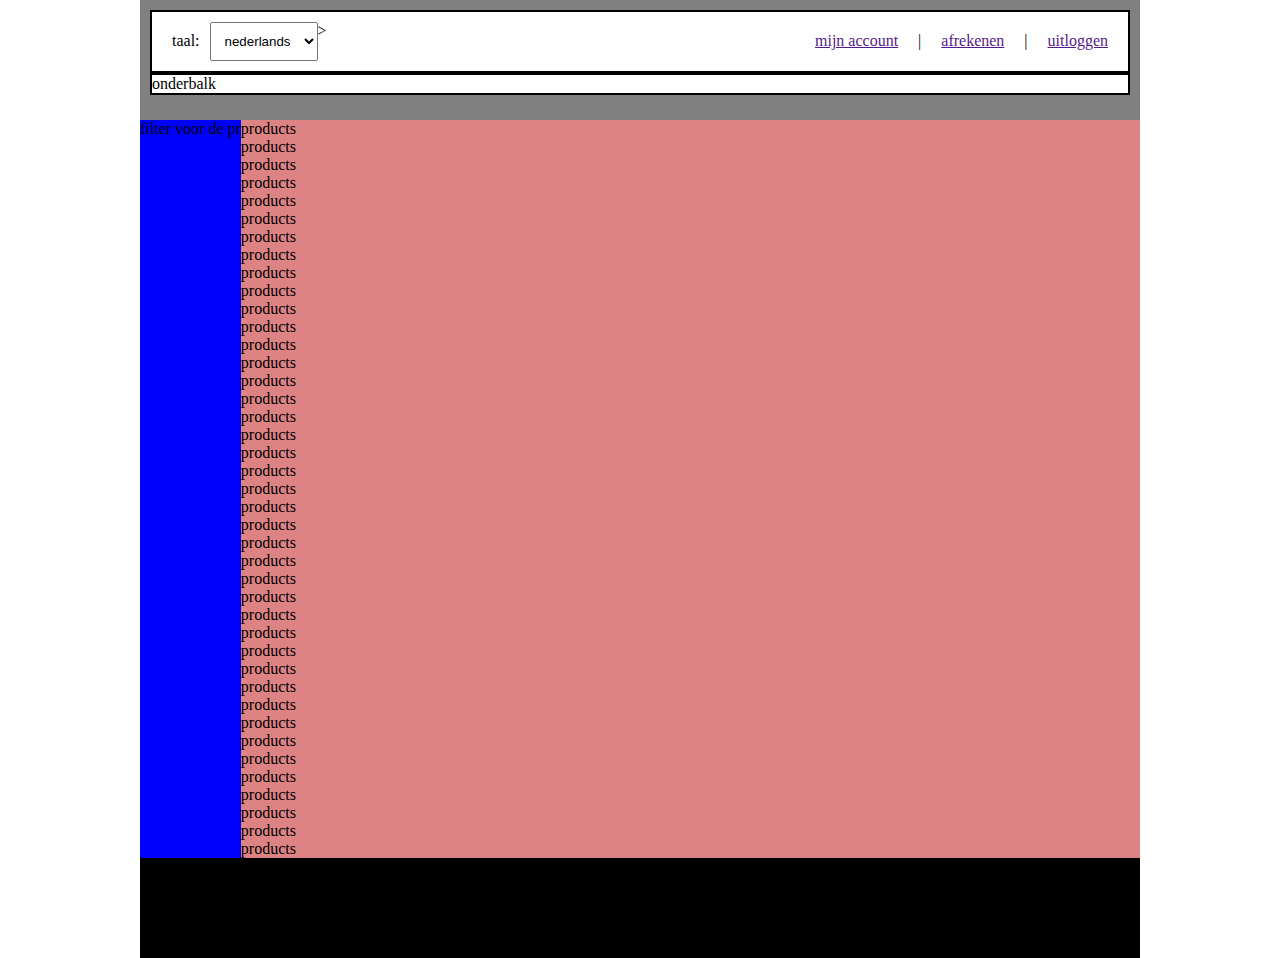
==== index.html @ 50a8f7ef "bovenbalk" ====
<!doctype html>
<html class="no-js" lang="">

<head>
  <meta charset="utf-8">
  <meta name="viewport" content="width=device-width, initial-scale=1">
  <title></title>
  <link rel="stylesheet" href="assets/css/style.css">
  <meta name="description" content="">

  <meta property="og:title" content="">
  <meta property="og:type" content="">
  <meta property="og:url" content="">
  <meta property="og:image" content="">
  <meta property="og:image:alt" content="">

  <link rel="icon" href="/favicon.ico" sizes="any">
  <link rel="icon" href="/icon.svg" type="image/svg+xml">
  <link rel="apple-touch-icon" href="icon.png">

  <meta name="theme-color" content="#fafafa">
</head>

<body>

  <div id="container">


    <header>


      <div class="bovenbalk">
        <div class="menulinks">
          <div class="menulinks">taal:</div>
          <select class="menulinks" name="cars" id="cars">
            <option value="volvo">nederlands</option>
            <option value="saab">english</option>
            <option value="mercedes">spanish</option>
            <option value="audi">france</option>
          </select>>
        </div>
<div class="menurechts">
  <div class="menurechts"><a href="">mijn account</a></div>
  <div class="menurechts">|</div>
  <div class="menurechts"><a href="">afrekenen</a></div>
  <div class="menurechts">|</div>
  <div class="menurechts"><a href="">uitloggen</a></div>

</div>
      </div>
      
      <div class="onderbalk">onderbalk</div>






    </header>

    <main>


      <div id="filter">filter voor de pr</div>
      products<br />
      products<br />
      products<br />
      products<br />
      products<br />
      products<br />
      products<br />
      products<br />
      products<br />
      products<br />
      products<br />
      products<br />
      products<br />
      products<br />
      products<br />
      products<br />
      products<br />
      products<br />
      products<br />
      products<br />
      products<br />
      products<br />
      products<br />
      products<br />
      products<br />
      products<br />
      products<br />
      products<br />
      products<br />
      products<br />
      products<br />
      products<br />
      products<br />
      products<br />
      products<br />
      products<br />
      products<br />
      products<br />
      products<br />
      products<br />
      products<br />
    </main>

    <footer> footer </footer>

    <script src="assets/js/app.js"></script>

  </div>
</body>

</html>
---- assets/css/style.css ----
*{
  padding:0;
  margin:0;
}

body{
margin: 0;
display:flex;
justify-content: center;

}

#container{

  width: 1000px;

}
header{

  background: grey;
  height: 100px;
  padding: 10px
}

.bovenbalk{

  background-color: rgb(255, 255, 255);
  display:flex;
  justify-content: space-between;

  border-style: solid;
  border-width: 2px;
}

.bovenbalk .menurechts{

display: flex;
align-items: flex-start;

  padding: 10px;
}
.bovenbalk .menulinks{
  display: flex;
  align-items: flex-start;
  
    padding: 10px;

}

.onderbalk{
  background-color: rgb(255, 255, 255);
  display:flex;
  justify-content: space-between;

  border-style: solid;
  border-width: 2px;
}


main{

  display: flex;
  flex-direction: row;
  
background: rgb(222, 131, 131)


}




footer{
height: 100px;
background:black
}

#filter{

  background: blue;
  display: inline;
  
}
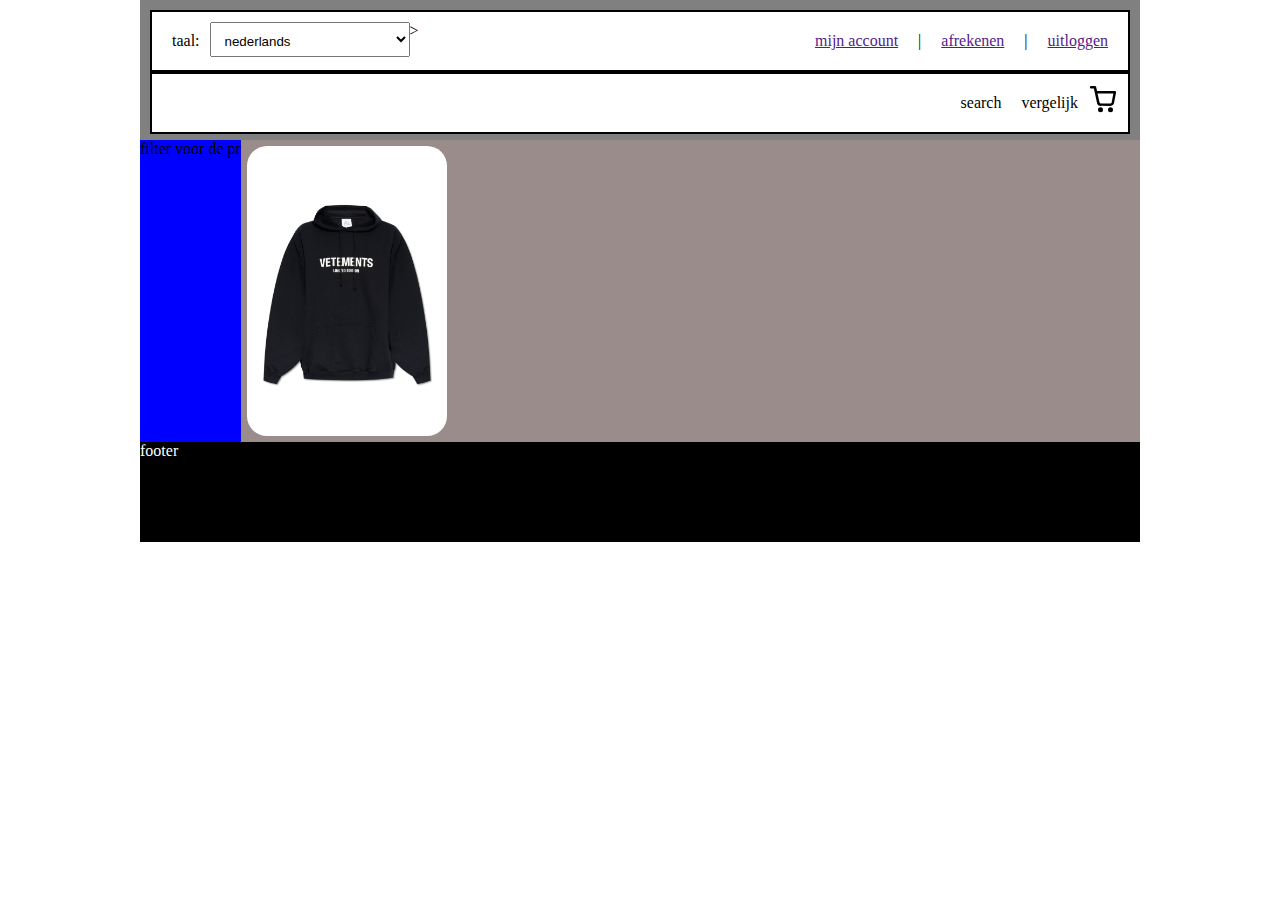
==== commit bb0cabec: "h5" ====
--- a/index.html
+++ b/index.html
@@ -22,6 +22,7 @@
 </head>
 
 <body>
+  
 
   <div id="container">
 
@@ -39,18 +40,28 @@
             <option value="audi">france</option>
           </select>>
         </div>
-<div class="menurechts">
-  <div class="menurechts"><a href="">mijn account</a></div>
-  <div class="menurechts">|</div>
-  <div class="menurechts"><a href="">afrekenen</a></div>
-  <div class="menurechts">|</div>
-  <div class="menurechts"><a href="">uitloggen</a></div>
+        <div class="menurechts">
+          <div class="menurechts"><a href="">mijn account</a></div>
+          <div class="menurechts">|</div>
+          <div class="menurechts"><a href="">afrekenen</a></div>
+          <div class="menurechts">|</div>
+          <div class="menurechts"><a href="">uitloggen</a></div>
+
+        </div>
+      </div>
+
+      <div class="onderbalk">
+<div class="menulinks1">
 
 </div>
+        <div class="menurechts1">
+          <div class="menurechts1">search</div>
+          <div class="menurechts1">vergelijk</div>
+          <a href="index2.html"> 
+          <img src="happy.svg" alt="menurechts1" />
+        </a>
+        </div>
       </div>
-      
-      <div class="onderbalk">onderbalk</div>
-
 
 
 
@@ -62,47 +73,11 @@
 
 
       <div id="filter">filter voor de pr</div>
-      products<br />
-      products<br />
-      products<br />
-      products<br />
-      products<br />
-      products<br />
-      products<br />
-      products<br />
-      products<br />
-      products<br />
-      products<br />
-      products<br />
-      products<br />
-      products<br />
-      products<br />
-      products<br />
-      products<br />
-      products<br />
-      products<br />
-      products<br />
-      products<br />
-      products<br />
-      products<br />
-      products<br />
-      products<br />
-      products<br />
-      products<br />
-      products<br />
-      products<br />
-      products<br />
-      products<br />
-      products<br />
-      products<br />
-      products<br />
-      products<br />
-      products<br />
-      products<br />
-      products<br />
-      products<br />
-      products<br />
-      products<br />
+      <div class="products">
+<div class="product">
+  <img src="assets/img/vetementshood.png" alt="product" />
+</div>
+      </div>
     </main>
 
     <footer> footer </footer>
--- a/assets/css/style.css
+++ b/assets/css/style.css
@@ -18,7 +18,7 @@
 header{
 
   background: grey;
-  height: 100px;
+  height: 120px;
   padding: 10px
 }
 
@@ -30,7 +30,10 @@
 
   border-style: solid;
   border-width: 2px;
+  
 }
+
+
 
 .bovenbalk .menurechts{
 
@@ -47,6 +50,12 @@
 
 }
 
+#cars{
+
+  width: 200px;
+  height: 35px;
+}
+
 .onderbalk{
   background-color: rgb(255, 255, 255);
   display:flex;
@@ -57,22 +66,40 @@
 }
 
 
+.onderbalk .menurechts1{
+  display: flex;
+  align-items: flex-start;
+  
+    padding: 10px;
+
+
+}
 main{
 
   display: flex;
   flex-direction: row;
   
-background: rgb(222, 131, 131)
+background: rgb(155, 140, 140)
 
 
 }
 
-
+.product{
+  width: 180px;
+  background-color: white;
+  border-radius: 20px;
+  margin:6px;
+  padding:10px;
+  display: flex;
+  flex-direction: column;
+}
 
 
 footer{
 height: 100px;
-background:black
+background:black;
+color: white;
+
 }
 
 #filter{
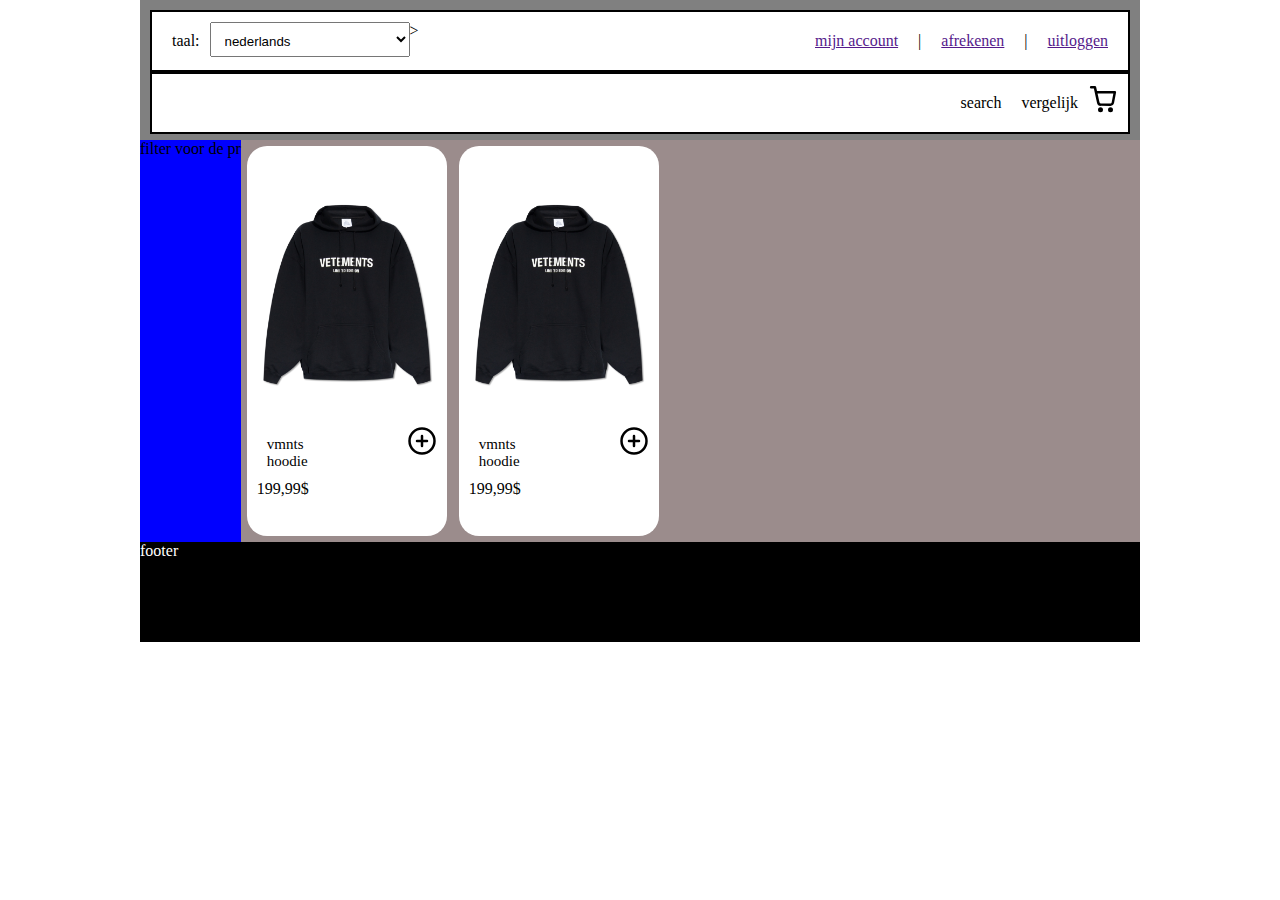
==== commit 74581d8b: "h6" ====
--- a/index.html
+++ b/index.html
@@ -22,6 +22,7 @@
 </head>
 
 <body>
+  
   
 
   <div id="container">
@@ -76,8 +77,33 @@
       <div class="products">
 <div class="product">
   <img src="assets/img/vetementshood.png" alt="product" />
+  <div class="onderp1">
+<div class="onderlinksp1">
+<div class="productnaam1">vmnts hoodie</div>
+<div class="productprijs1">199,99$</div>
+
 </div>
-      </div>
+<div class="onderrechtsp1">
+  <img src="add.svg" alt="onderrechtsp1" />
+</div>
+</div>
+  </div>
+
+  <div class="product">
+    <img src="assets/img/vetementshood.png" alt="product" />
+    <div class="onderp1">
+  <div class="onderlinksp1">
+  <div class="productnaam1">vmnts hoodie</div>
+  <div class="productprijs1">199,99$</div>
+  
+  </div>
+  <div class="onderrechtsp1">
+    <img src="add.svg" alt="onderrechtsp1" />
+  </div>
+  </div>
+    </div>
+</div>
+      
     </main>
 
     <footer> footer </footer>
--- a/assets/css/style.css
+++ b/assets/css/style.css
@@ -82,6 +82,13 @@
 background: rgb(155, 140, 140)
 
 
+
+}
+
+.products{
+  display: flex;
+  flex-direction: row;
+
 }
 
 .product{
@@ -92,9 +99,37 @@
   padding:10px;
   display: flex;
   flex-direction: column;
+  
+}
+.onderp1{
+
+display: flex;
+flex-direction:row;
+justify-content:space-between;
+
+}
+
+.onderlinksp1{
+
+width: 100px;
+height: 100px;
+
+}
+.productnaam1{
+
+  font-size: 15px;
+  padding: 10px;
 }
 
 
+
+
+.onderrechtsp1{
+
+  
+  height: 50px;
+  width: 30px
+}
 footer{
 height: 100px;
 background:black;
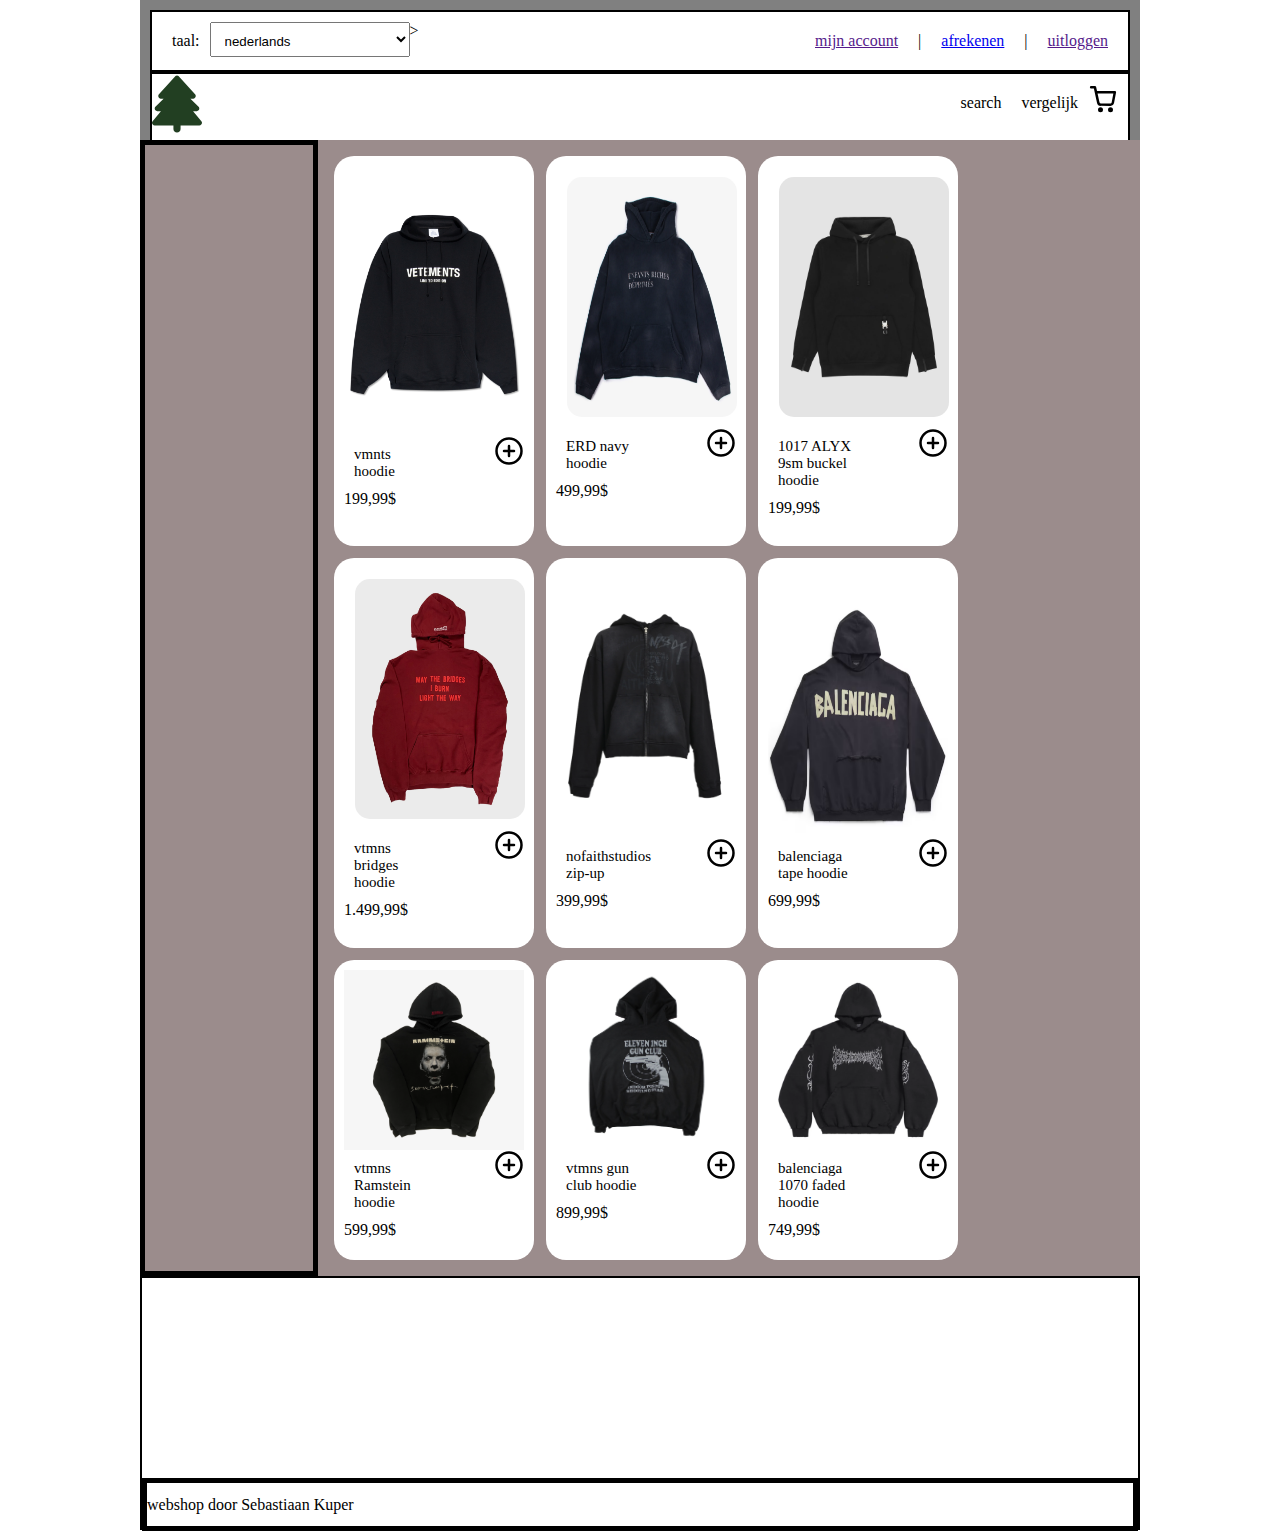
==== commit e61bbc19: "snwjnjwns" ====
--- a/index.html
+++ b/index.html
@@ -22,15 +22,13 @@
 </head>
 
 <body>
-  
-  
+
+
 
   <div id="container">
 
-
+    <!-- bovenbalk van de header van de site -->
     <header>
-
-
       <div class="bovenbalk">
         <div class="menulinks">
           <div class="menulinks">taal:</div>
@@ -44,69 +42,169 @@
         <div class="menurechts">
           <div class="menurechts"><a href="">mijn account</a></div>
           <div class="menurechts">|</div>
-          <div class="menurechts"><a href="">afrekenen</a></div>
+          <div class="menurechts"><a href="index2.html">afrekenen</a></div>
           <div class="menurechts">|</div>
           <div class="menurechts"><a href="">uitloggen</a></div>
 
         </div>
       </div>
-
+      <!-- onderbalk van de header van de site -->
       <div class="onderbalk">
-<div class="menulinks1">
-
-</div>
+        <div class="menulinks1">
+          <img src="logo.svg" alt="menulinks1" />
+        </div>
         <div class="menurechts1">
-          <div class="menurechts1">search</div>
+          <div class="menurechts1" >search</div>
           <div class="menurechts1">vergelijk</div>
-          <a href="index2.html"> 
-          <img src="happy.svg" alt="menurechts1" />
-        </a>
-        </div>
-      </div>
-
-
-
-
-
+          <a href="index2.html">
+            <img src="happy.svg" alt="menurechts1" />
+          </a>
+        </div>
+      </div>
     </header>
-
     <main>
 
-
-      <div id="filter">filter voor de pr</div>
+      <!-- site filters-->
+      <div id="filter">
+      
+      </div>
+
+      <!-- producten/verkoopitems van de site-->
       <div class="products">
-<div class="product">
-  <img src="assets/img/vetementshood.png" alt="product" />
-  <div class="onderp1">
-<div class="onderlinksp1">
-<div class="productnaam1">vmnts hoodie</div>
-<div class="productprijs1">199,99$</div>
-
-</div>
-<div class="onderrechtsp1">
-  <img src="add.svg" alt="onderrechtsp1" />
-</div>
-</div>
-  </div>
-
-  <div class="product">
-    <img src="assets/img/vetementshood.png" alt="product" />
-    <div class="onderp1">
-  <div class="onderlinksp1">
-  <div class="productnaam1">vmnts hoodie</div>
-  <div class="productprijs1">199,99$</div>
-  
-  </div>
-  <div class="onderrechtsp1">
-    <img src="add.svg" alt="onderrechtsp1" />
-  </div>
-  </div>
+        <div class="product">
+          <img src="assets/img/vetementshood.png" alt="product" />
+          <div class="onderp1">
+            <div class="onderlinksp1">
+              <div class="productnaam1">vmnts hoodie</div>
+              <div class="productprijs1">199,99$</div>
+
+            </div>
+            <div class="onderrechtsp1">
+              <img src="add.svg" alt="onderrechtsp1" />
+            </div>
+          </div>
+        </div>
+        <div class="product">
+          <img src="assets/img/erdh1.png" alt="product1" class="product1" />
+          <div class="onderp1">
+            <div class="onderlinksp1">
+              <div class="productnaam1">ERD navy hoodie</div>
+              <div class="productprijs1">499,99$</div>
+
+            </div>
+            <div class="onderrechtsp1">
+              <img src="add.svg" alt="onderrechtsp1" />
+            </div>
+          </div>
+        </div>
+        <div class="product">
+          <img src="assets/img/alyxbuckelhood.webp" alt="product2" class="product2" />
+          <div class="onderp1">
+            <div class="onderlinksp1">
+              <div class="productnaam1">1017 ALYX 9sm buckel hoodie</div>
+              <div class="productprijs1">199,99$</div>
+
+            </div>
+            <div class="onderrechtsp1">
+              <img src="add.svg" alt="onderrechtsp1" />
+            </div>
+          </div>
+        </div>
+
+        <div class="product">
+          <img src="assets/img/maythebridges.webp" alt="product1" class="product3" />
+          <div class="onderp1">
+            <div class="onderlinksp1">
+              <div class="productnaam1">vtmns bridges hoodie</div>
+              <div class="productprijs1">1.499,99$</div>
+
+            </div>
+            <div class="onderrechtsp1">
+              <img src="add.svg" alt="onderrechtsp1" />
+            </div>
+          </div>
+        </div>
+
+        <div class="product">
+          <img src="assets/img/0729-1_a45d4cf2-2aa6-4808-8ac5-6aecd282adac_1800x.webp" alt="product1" class="product4" />
+          <div class="onderp1">
+            <div class="onderlinksp1">
+              <div class="productnaam1">nofaithstudios zip-up</div>
+              <div class="productprijs1">399,99$</div>
+
+            </div>
+            <div class="onderrechtsp1">
+              <img src="add.svg" alt="onderrechtsp1" />
+            </div>
+          </div>
+        </div>
+
+        <div class="product">
+          <img src="assets/img/Schermafbeelding 2025-02-17 134028.png" alt="product1" class="product5" />
+          <div class="onderp1">
+            <div class="onderlinksp1">
+              <div class="productnaam1">balenciaga tape hoodie</div>
+              <div class="productprijs1">699,99$</div>
+
+            </div>
+            <div class="onderrechtsp1">
+              <img src="add.svg" alt="onderrechtsp1" />
+            </div>
+          </div>
+        </div>
+        <div class="product">
+          <img src="assets/img/rickowensramstein.webp" alt="product1" class="product6" />
+          <div class="onderp1">
+            <div class="onderlinksp1">
+              <div class="productnaam1">vtmns Ramstein hoodie</div>
+              <div class="productprijs1">599,99$</div>
+
+            </div>
+            <div class="onderrechtsp1">
+              <img src="add.svg" alt="onderrechtsp1" />
+            </div>
+          </div>
+        </div>
+        <div class="product">
+          <img src="assets/img/vetementsgunclubhood.jpg" alt="product1" class="product7" />
+          <div class="onderp1">
+            <div class="onderlinksp1">
+              <div class="productnaam1">vtmns gun club hoodie</div>
+              <div class="productprijs1">899,99$</div>
+
+            </div>
+            <div class="onderrechtsp1">
+              <img src="add.svg" alt="onderrechtsp1" />
+            </div>
+          </div>
+        </div>
+        <div class="product">
+          <img src="assets/img/1070fadedhoodie.webp" alt="product1" class="product8" />
+          <div class="onderp1">
+            <div class="onderlinksp1">
+              <div class="productnaam1">balenciaga 1070 faded hoodie</div>
+              <div class="productprijs1">749,99$</div>
+
+            </div>
+            <div class="onderrechtsp1">
+              <img src="add.svg" alt="onderrechtsp1" />
+            </div>
+          </div>
+        </div>
+
+
+
+      </div>
+    </main>
+    <!-- footer/copyright en info site-->
+    <footer> 
+      <div class="footerboven">
+
+      </div>
+    <div class="footeronder">
+      webshop door Sebastiaan Kuper
     </div>
-</div>
-      
-    </main>
-
-    <footer> footer </footer>
+    </footer>
 
     <script src="assets/js/app.js"></script>
 
--- a/assets/css/style.css
+++ b/assets/css/style.css
@@ -74,6 +74,14 @@
 
 
 }
+
+
+
+.menulinks1{
+
+width: 100px;
+height: 100px;
+}
 main{
 
   display: flex;
@@ -88,7 +96,8 @@
 .products{
   display: flex;
   flex-direction: row;
-
+  flex-wrap: wrap;
+  padding: 10px;
 }
 
 .product{
@@ -100,6 +109,43 @@
   display: flex;
   flex-direction: column;
   
+}
+
+.product1{
+  width: 170px;
+  height: 240px;
+  background-color: white;
+  border-radius: 20px;
+  margin:6px;
+  padding:5px;
+  display: flex;
+  flex-direction: column;
+  
+}
+.product2{
+  width: 170px;
+  height: 240px;
+  background-color: white;
+  border-radius: 20px;
+  margin:6px;
+  padding:5px;
+  display: flex;
+  flex-direction: column;
+}
+.product3{
+  width: 170px;
+  height: 240px;
+  background-color: white;
+  border-radius: 20px;
+  margin:6px;
+  padding:5px;
+  display: flex;
+  flex-direction: column;
+
+}
+.product5{
+margin-top: 20px;
+height: 250px;
 }
 .onderp1{
 
@@ -131,15 +177,32 @@
   width: 30px
 }
 footer{
-height: 100px;
-background:black;
-color: white;
-
-}
-
+height: 250px;
+border-style: solid;
+border-width: 2px;
+
+
+}
+.footerboven{
+
+height: 200px;
+}
+
+.footeronder{
+
+height: 43px;
+display: flex;
+align-items: center;
+color: black;
+border-style: solid;
+  border-width: 5px;
+}
 #filter{
-
-  background: blue;
+  border-style: solid;
+  border-width: 5px;
+ 
   display: inline;
-  
-}+  width: 400px;
+  background: rgb(155, 140, 140)
+ 
+}
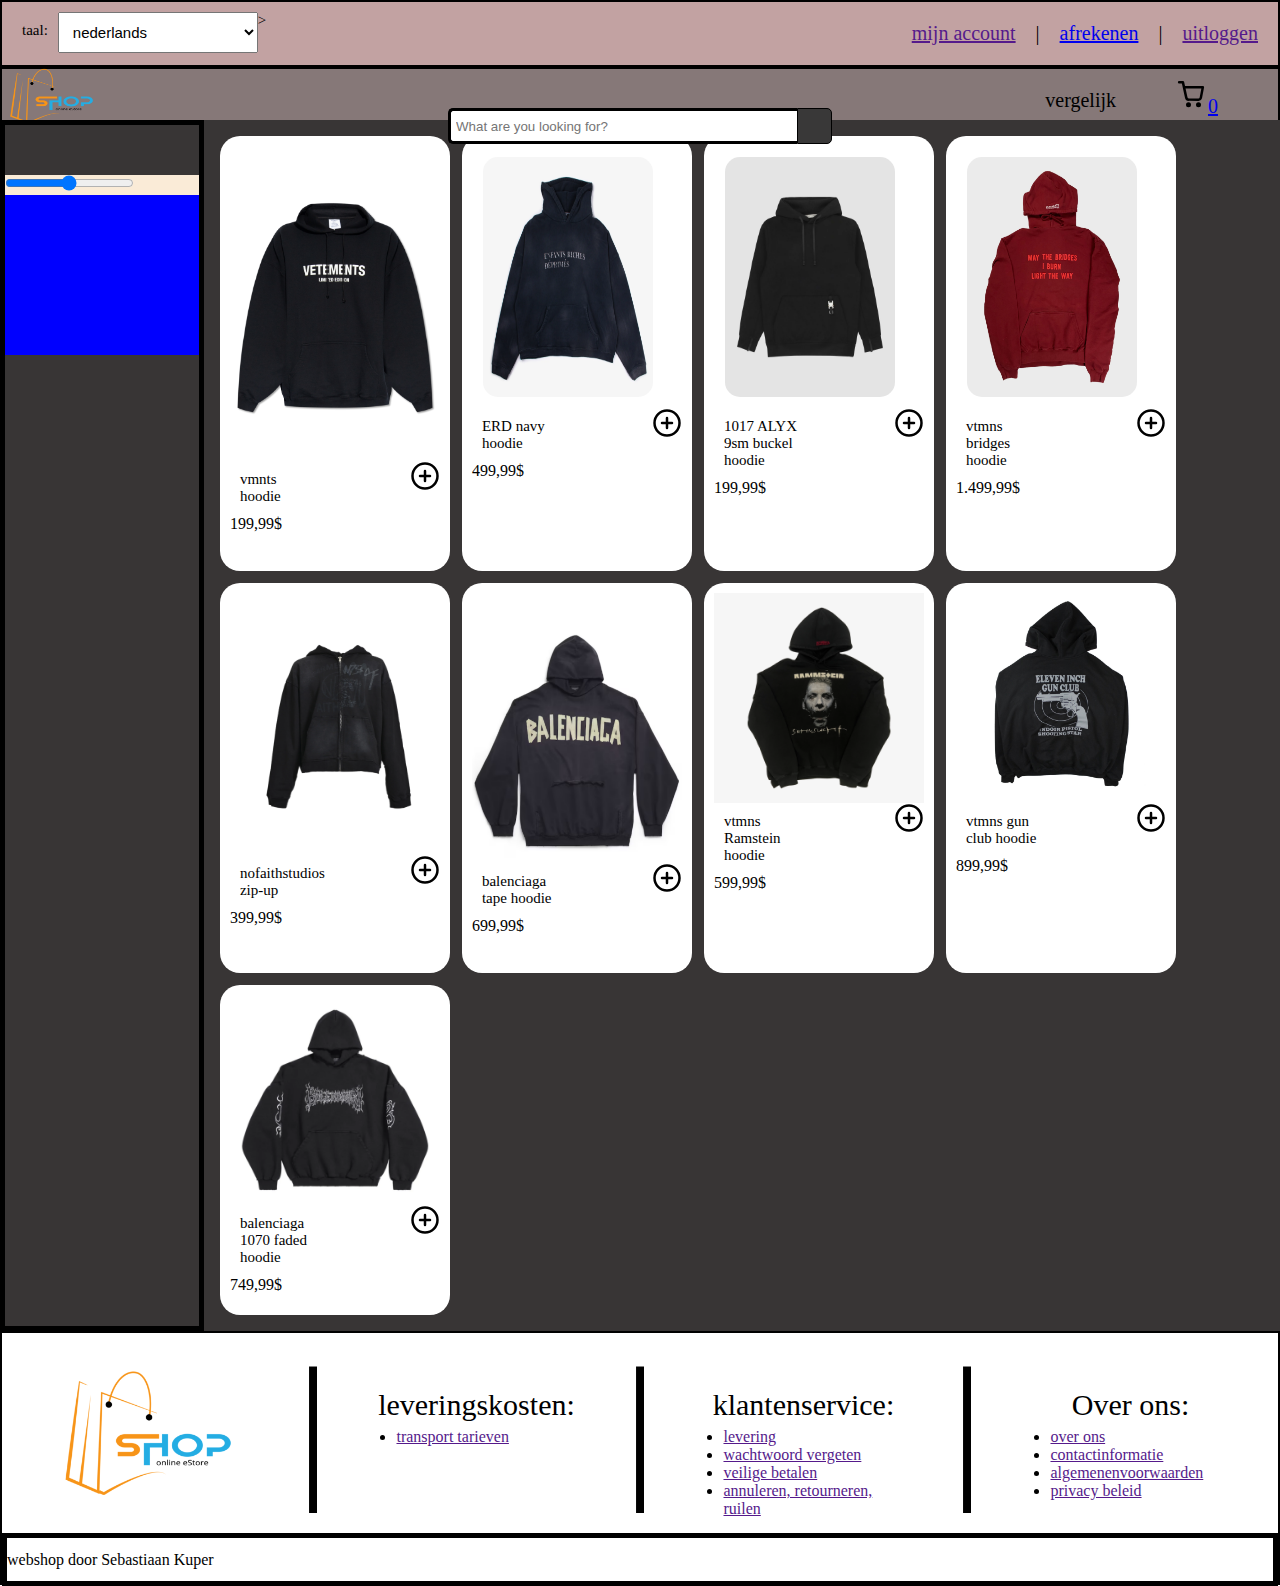
==== commit 2f68b078: "footer links" ====
--- a/index.html
+++ b/index.html
@@ -51,13 +51,21 @@
       <!-- onderbalk van de header van de site -->
       <div class="onderbalk">
         <div class="menulinks1">
-          <img src="logo.svg" alt="menulinks1" />
+          <img src="assets/img/mainlogo.png"alt="menulinks1" class="logomeneuboven" />
         </div>
         <div class="menurechts1">
-          <div class="menurechts1" >search</div>
+          <div class="wrap">
+            <div class="search">
+               <input type="text" class="searchTerm" placeholder="What are you looking for?">
+               <button type="submit" class="searchButton">
+                 <i class="fa fa-search"></i>
+              </button>
+            </div>
+         </div>
           <div class="menurechts1">vergelijk</div>
           <a href="index2.html">
             <img src="happy.svg" alt="menurechts1" />
+            <div id="winkelmandItems">0</div>
           </a>
         </div>
       </div>
@@ -66,7 +74,12 @@
 
       <!-- site filters-->
       <div id="filter">
-      
+        <div id="slidebar">
+          <div id="slider">
+            <input type="range" min="1" max="100" value="50">
+          </div>
+        </div>
+
       </div>
 
       <!-- producten/verkoopitems van de site-->
@@ -80,7 +93,7 @@
 
             </div>
             <div class="onderrechtsp1">
-              <img src="add.svg" alt="onderrechtsp1" />
+              <img src="add.svg"  onclick="winkelWagenAdd()" alt="onderrechtsp1" />
             </div>
           </div>
         </div>
@@ -93,7 +106,7 @@
 
             </div>
             <div class="onderrechtsp1">
-              <img src="add.svg" alt="onderrechtsp1" />
+              <img src="add.svg" onclick="winkelWagenAdd()" alt="onderrechtsp1" />
             </div>
           </div>
         </div>
@@ -106,7 +119,7 @@
 
             </div>
             <div class="onderrechtsp1">
-              <img src="add.svg" alt="onderrechtsp1" />
+              <img src="add.svg" onclick="winkelWagenAdd()" alt="onderrechtsp1" />
             </div>
           </div>
         </div>
@@ -120,13 +133,14 @@
 
             </div>
             <div class="onderrechtsp1">
-              <img src="add.svg" alt="onderrechtsp1" />
-            </div>
-          </div>
-        </div>
-
-        <div class="product">
-          <img src="assets/img/0729-1_a45d4cf2-2aa6-4808-8ac5-6aecd282adac_1800x.webp" alt="product1" class="product4" />
+              <img src="add.svg" onclick="winkelWagenAdd()" alt="onderrechtsp1" />
+            </div>
+          </div>
+        </div>
+
+        <div class="product">
+          <img src="assets/img/0729-1_a45d4cf2-2aa6-4808-8ac5-6aecd282adac_1800x.webp" alt="product1"
+            class="product4" />
           <div class="onderp1">
             <div class="onderlinksp1">
               <div class="productnaam1">nofaithstudios zip-up</div>
@@ -134,7 +148,7 @@
 
             </div>
             <div class="onderrechtsp1">
-              <img src="add.svg" alt="onderrechtsp1" />
+              <img src="add.svg" onclick="winkelWagenAdd()" alt="onderrechtsp1" />
             </div>
           </div>
         </div>
@@ -148,7 +162,7 @@
 
             </div>
             <div class="onderrechtsp1">
-              <img src="add.svg" alt="onderrechtsp1" />
+              <img src="add.svg" onclick="winkelWagenAdd()" alt="onderrechtsp1" />
             </div>
           </div>
         </div>
@@ -161,7 +175,7 @@
 
             </div>
             <div class="onderrechtsp1">
-              <img src="add.svg" alt="onderrechtsp1" />
+              <img src="add.svg" onclick="winkelWagenAdd()" alt="onderrechtsp1" />
             </div>
           </div>
         </div>
@@ -174,7 +188,7 @@
 
             </div>
             <div class="onderrechtsp1">
-              <img src="add.svg" alt="onderrechtsp1" />
+              <img src="add.svg" onclick="winkelWagenAdd()" alt="onderrechtsp1" />
             </div>
           </div>
         </div>
@@ -187,7 +201,7 @@
 
             </div>
             <div class="onderrechtsp1">
-              <img src="add.svg" alt="onderrechtsp1" />
+              <img src="add.svg" onclick="winkelWagenAdd()" alt="onderrechtsp1" />
             </div>
           </div>
         </div>
@@ -197,13 +211,53 @@
       </div>
     </main>
     <!-- footer/copyright en info site-->
-    <footer> 
+    <footer>
       <div class="footerboven">
-
-      </div>
-    <div class="footeronder">
-      webshop door Sebastiaan Kuper
-    </div>
+        <div class="over_ons_vak">
+          <div class="over_ons_boven">
+            <div class="over_ons_text"> Over ons:</div>
+          </div>
+          <div class="over_ons_onder">
+            <ul class="a">
+              <li><a href="">over ons</a></li>
+              <li><a href="">contactinformatie</a></li>
+              <li><a href="">algemenenvoorwaarden</a></li>
+              <li><a href="">privacy beleid</a></li>
+            </ul>
+          </div>
+        </div>
+        <div id="middenstreepfooter">|</div>
+        <div class="klantenservice_vak">
+          <div class="over_ons_boven">
+            <div class="over_ons_text"> klantenservice:</div>
+          </div>
+          <div class="over_ons_onder"> 
+            <ul class="a">
+              <li><a href="">levering</a></li>
+              <li><a href="">wachtwoord vergeten</a></li>
+              <li><a href="">veilige betalen</a></li>
+              <li><a href="">annuleren, retourneren, ruilen</a></li>
+            </ul>
+          </div>
+        </div>
+        <div id="middenstreepfooter">|</div>
+        <div class="leveringskosten_vak">
+          <div class="over_ons_boven">
+            <div class="over_ons_text"> leveringskosten:</a></div>
+          </div>
+          <div class="over_ons_onder">
+            <ul class="a">
+              <li><a href="">transport tarieven</a></li>
+              
+            </ul>
+          </div>
+        </div>
+        <div id="middenstreepfooter">|</div>
+        <img src="assets/img/mainlogo.png">
+      </div>
+      <div class="footeronder">
+        webshop door Sebastiaan Kuper
+      </div>
     </footer>
 
     <script src="assets/js/app.js"></script>
--- a/assets/css/style.css
+++ b/assets/css/style.css
@@ -12,19 +12,19 @@
 
 #container{
 
-  width: 1000px;
+ 
 
 }
 header{
 
-  background: grey;
+  background: rgb(0, 0, 0);
   height: 120px;
-  padding: 10px
+  padding: 0px
 }
 
 .bovenbalk{
 
-  background-color: rgb(255, 255, 255);
+  background-color: rgb(194, 162, 162);
   display:flex;
   justify-content: space-between;
 
@@ -41,23 +41,70 @@
 align-items: flex-start;
 
   padding: 10px;
+  font-size: 20px;
 }
 .bovenbalk .menulinks{
   display: flex;
   align-items: flex-start;
   
     padding: 10px;
-
+    font-size: 15px;
 }
 
 #cars{
 
   width: 200px;
-  height: 35px;
+  height: 41px;
+}
+.search {
+  width: 100%;
+  position: relative;
+  display: flex;
+}
+
+.searchTerm {
+  width: 100%;
+  border: 3px solid #000000;
+  border-right: none;
+  padding: 5px;
+  height: 20px;
+  border-radius: 5px 0 0 5px;
+  outline: none;
+  color: #9DBFAF;
+}
+
+.searchTerm:focus{
+  color: #000000;
+}
+
+.searchButton {
+  width: 40px;
+  height: 36px;
+  border: 1px solid #000000;
+  background: #393838;
+  text-align: center;
+  color: #fff;
+  border-radius: 0 5px 5px 0;
+  cursor: pointer;
+  font-size: 20px;
+}
+
+/*Resize the wrap to see the search bar change!*/
+.wrap{
+  width: 30%;
+  position: absolute;
+  top: 14%;
+  left: 50%;
+  transform: translate(-50%, -50%);
+}
+#winkelmandItems{
+
+margin-left: 32px;
+margin-top: -19px;
 }
 
 .onderbalk{
-  background-color: rgb(255, 255, 255);
+  background-color: rgb(134, 120, 120);
   display:flex;
   justify-content: space-between;
 
@@ -71,8 +118,9 @@
   align-items: flex-start;
   
     padding: 10px;
-
-
+    margin-right: 50px;
+
+    font-size: 20px;
 }
 
 
@@ -82,12 +130,18 @@
 width: 100px;
 height: 100px;
 }
+
+.logomeneuboven{
+margin-top: -17px;
+  width: 100px;
+  height: 88px;
+}
 main{
 
   display: flex;
   flex-direction: row;
   
-background: rgb(155, 140, 140)
+background: rgb(56, 53, 53)
 
 
 
@@ -101,7 +155,7 @@
 }
 
 .product{
-  width: 180px;
+  width: 210px;
   background-color: white;
   border-radius: 20px;
   margin:6px;
@@ -143,6 +197,19 @@
   flex-direction: column;
 
 }
+.product4{
+  
+    width: 170px;
+    height: 240px;
+    background-color: white;
+    border-radius: 20px;
+    margin:6px;
+    margin-left: 20px;
+    padding:5px;
+    display: flex;
+    flex-direction: column;
+  
+}
 .product5{
 margin-top: 20px;
 height: 250px;
@@ -184,8 +251,11 @@
 
 }
 .footerboven{
-
+  display: flex;
+  flex-direction: row-reverse;
+  justify-content:space-evenly;
 height: 200px;
+
 }
 
 .footeronder{
@@ -203,6 +273,75 @@
  
   display: inline;
   width: 400px;
-  background: rgb(155, 140, 140)
- 
-}
+  background: rgb(56, 53, 53)
+ 
+}
+#slidebar{
+
+
+margin-top: 50px;
+height: 180px;
+  background-color: blue;
+}
+
+
+#slider{
+
+margin-top: 50px;
+background-color: antiquewhite;
+}
+
+.over_ons_vak{
+  
+ 
+margin-top: 15px;
+width: 200px;
+height: 165px;
+ 
+}
+
+.klantenservice_vak{
+  margin-top: 15px;
+ 
+  width: 200px;
+  height: 165px;
+
+
+}
+.leveringskosten_vak{
+
+  margin-top: 15px;
+ 
+  width: 200px;
+  height: 165px;
+
+}
+.over_ons_onder{
+
+height: 85px;
+margin-left: 20px;
+
+}
+.ul.a {
+  list-style-type: circle;
+}
+
+.over_ons_boven{
+margin-top: 40px;
+  display: flex;
+  justify-content: center;
+
+  width: 200px;
+  height: 40px;
+}
+.over_ons_text{
+
+font-size: 30px;
+
+
+}
+#middenstreepfooter{
+
+font-size: 160px;
+
+}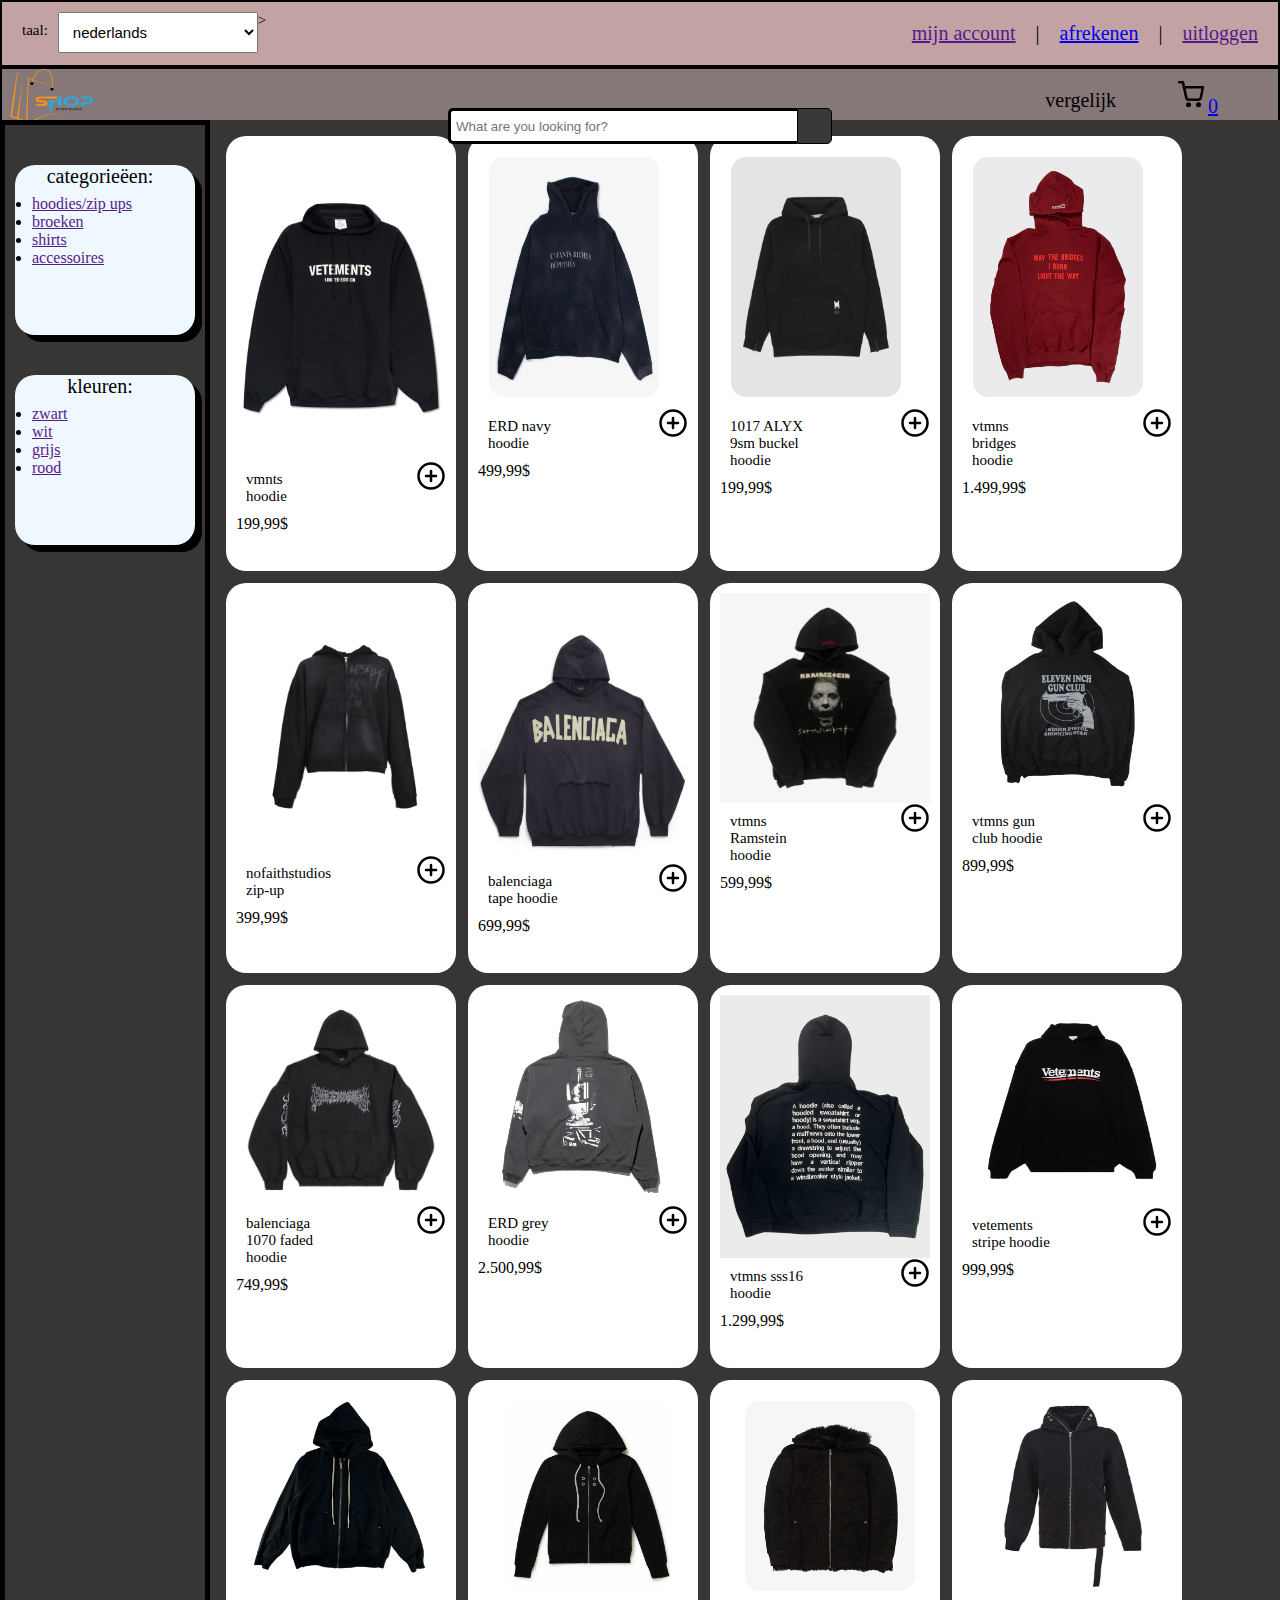
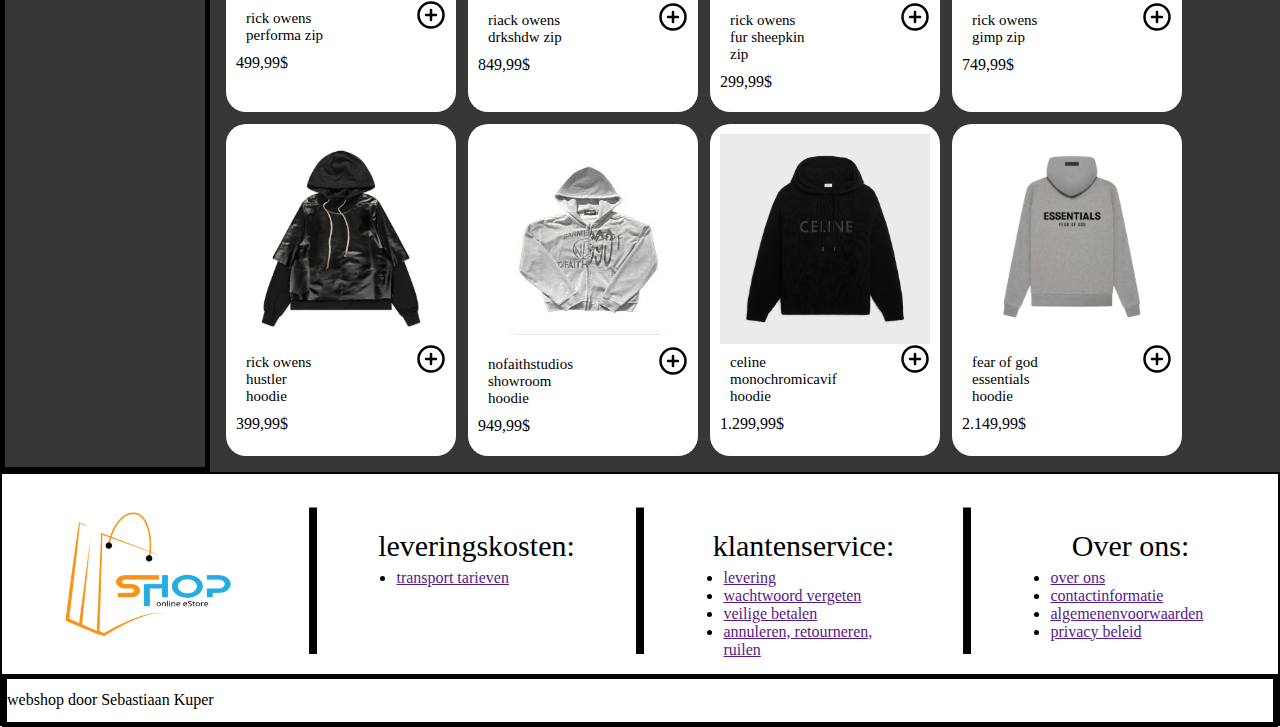
==== commit 2842fbfa: "index2" ====
--- a/index.html
+++ b/index.html
@@ -51,17 +51,17 @@
       <!-- onderbalk van de header van de site -->
       <div class="onderbalk">
         <div class="menulinks1">
-          <img src="assets/img/mainlogo.png"alt="menulinks1" class="logomeneuboven" />
+          <img src="assets/img/pngtree-online-shopping-logo-desing-png-image_6540923 - kopie.png" alt="menulinks1" class="logomeneuboven" />
         </div>
         <div class="menurechts1">
           <div class="wrap">
             <div class="search">
-               <input type="text" class="searchTerm" placeholder="What are you looking for?">
-               <button type="submit" class="searchButton">
-                 <i class="fa fa-search"></i>
+              <input type="text" class="searchTerm" placeholder="What are you looking for?">
+              <button type="submit" class="searchButton">
+                <i class="fa fa-search"></i>
               </button>
             </div>
-         </div>
+          </div>
           <div class="menurechts1">vergelijk</div>
           <a href="index2.html">
             <img src="happy.svg" alt="menurechts1" />
@@ -74,14 +74,29 @@
 
       <!-- site filters-->
       <div id="filter">
-        <div id="slidebar">
-          <div id="slider">
-            <input type="range" min="1" max="100" value="50">
-          </div>
-        </div>
-
-      </div>
-
+<div class="categorieëenbox">
+  <div class="catboxboven">
+<div class="cattext"> categorieëen: </div>
+</div>
+<ul class="categorieëenboxtext">
+  <li><a href="">hoodies/zip ups</a></li>
+  <li><a href="">broeken</a></li>
+  <li><a href="">shirts</a></li>
+  <li><a href="">accessoires</a></li>
+</ul>
+</div>
+<div class="categorieëenbox">
+  <div class="catboxboven">
+<div class="cattext"> kleuren: </div>
+</div>
+<ul class="categorieëenboxtext">
+  <li><a href="">zwart</a></li>
+  <li><a href="">wit</a></li>
+  <li><a href="">grijs</a></li>
+  <li><a href="">rood</a></li>
+</ul>
+      </div>
+    </div>
       <!-- producten/verkoopitems van de site-->
       <div class="products">
         <div class="product">
@@ -93,7 +108,7 @@
 
             </div>
             <div class="onderrechtsp1">
-              <img src="add.svg"  onclick="winkelWagenAdd()" alt="onderrechtsp1" />
+              <img src="add.svg" onclick="winkelWagenAdd()" alt="onderrechtsp1" />
             </div>
           </div>
         </div>
@@ -205,9 +220,149 @@
             </div>
           </div>
         </div>
-
-
-
+        <div class="product">
+          <img src="assets/img/erdhoodiegray1webp.webp" alt="product1" class="product9" />
+          <div class="onderp1">
+            <div class="onderlinksp1">
+              <div class="productnaam1">ERD grey hoodie</div>
+              <div class="productprijs1">2.500,99$</div>
+
+            </div>
+            <div class="onderrechtsp1">
+              <img src="add.svg" onclick="winkelWagenAdd()" alt="onderrechtsp1" />
+            </div>
+          </div>
+        </div>
+        <div class="product">
+          <img src="assets/img/vetements_ss16_og.webp" alt="product1" class="product10" />
+          <div class="onderp1">
+            <div class="onderlinksp1">
+              <div class="productnaam1">vtmns sss16 hoodie</div>
+              <div class="productprijs1">1.299,99$</div>
+
+            </div>
+            <div class="onderrechtsp1">
+              <img src="add.svg" onclick="winkelWagenAdd()" alt="onderrechtsp1" />
+            </div>
+          </div>
+        </div>
+        <div class="product">
+          <img src="assets/img/vetementsstripehood.webp" alt="product1" class="product11" />
+          <div class="onderp1">
+            <div class="onderlinksp1">
+              <div class="productnaam1">vetements stripe hoodie</div>
+              <div class="productprijs1">999,99$</div>
+
+            </div>
+            <div class="onderrechtsp1">
+              <img src="add.svg" onclick="winkelWagenAdd()" alt="onderrechtsp1" />
+            </div>
+          </div>
+        </div>
+        <div class="product">
+          <img src="assets/img/rick-fw20-performa.png" alt="product1" class="product12" />
+          <div class="onderp1">
+            <div class="onderlinksp1">
+              <div class="productnaam1">rick owens performa zip</div>
+              <div class="productprijs1">499,99$</div>
+
+            </div>
+            <div class="onderrechtsp1">
+              <img src="add.svg" onclick="winkelWagenAdd()" alt="onderrechtsp1" />
+            </div>
+          </div>
+        </div>
+        <div class="product">
+          <img src="assets/img/drkshwdroz.webp" alt="product1" class="product13" />
+          <div class="onderp1">
+            <div class="onderlinksp1">
+              <div class="productnaam1">riack owens drkshdw zip</div>
+              <div class="productprijs1">849,99$</div>
+
+            </div>
+            <div class="onderrechtsp1">
+              <img src="add.svg" onclick="winkelWagenAdd()" alt="onderrechtsp1" />
+            </div>
+          </div>
+        </div>
+        <div class="product">
+          <img src="assets/img/fur-sheepskin.jpg" alt="product1" class="product14" />
+          <div class="onderp1">
+            <div class="onderlinksp1">
+              <div class="productnaam1">rick owens fur sheepkin zip</div>
+              <div class="productprijs1">299,99$</div>
+
+            </div>
+            <div class="onderrechtsp1">
+              <img src="add.svg" onclick="winkelWagenAdd()" alt="onderrechtsp1" />
+            </div>
+          </div>
+        </div>
+        <div class="product">
+          <img src="assets/img/gimp.webp" alt="product1" class="product15" />
+          <div class="onderp1">
+            <div class="onderlinksp1">
+              <div class="productnaam1">rick owens gimp zip</div>
+              <div class="productprijs1">749,99$</div>
+
+            </div>
+            <div class="onderrechtsp1">
+              <img src="add.svg" onclick="winkelWagenAdd()" alt="onderrechtsp1" />
+            </div>
+          </div>
+        </div>
+        <div class="product">
+          <img src="assets/img/hustler.webp" alt="product1" class="product16" />
+          <div class="onderp1">
+            <div class="onderlinksp1">
+              <div class="productnaam1">rick owens hustler hoodie</div>
+              <div class="productprijs1">399,99$</div>
+
+            </div>
+            <div class="onderrechtsp1">
+              <img src="add.svg" onclick="winkelWagenAdd()" alt="onderrechtsp1" />
+            </div>
+          </div>
+        </div>
+        <div class="product">
+          <img src="assets/img/showroomnofaithstudios.jpg" alt="product1" class="product17" />
+          <div class="onderp1">
+            <div class="onderlinksp1">
+              <div class="productnaam1">nofaithstudios showroom hoodie</div>
+              <div class="productprijs1">949,99$</div>
+
+            </div>
+            <div class="onderrechtsp1">
+              <img src="add.svg" onclick="winkelWagenAdd()" alt="onderrechtsp1" />
+            </div>
+          </div>
+        </div>
+        <div class="product">
+          <img src="assets/img/celine monochromicavif.avif" alt="product1" class="product18" />
+          <div class="onderp1">
+            <div class="onderlinksp1">
+              <div class="productnaam1">celine monochromicavif hoodie</div>
+              <div class="productprijs1">1.299,99$</div>
+
+            </div>
+            <div class="onderrechtsp1">
+              <img src="add.svg" onclick="winkelWagenAdd()" alt="onderrechtsp1" />
+            </div>
+          </div>
+        </div>
+        <div class="product">
+          <img src="assets/img/fear-of-god-essentials.webp" alt="product1" class="product19" />
+          <div class="onderp1">
+            <div class="onderlinksp1">
+              <div class="productnaam1">fear of god essentials hoodie</div>
+              <div class="productprijs1">2.149,99$</div>
+
+            </div>
+            <div class="onderrechtsp1">
+              <img src="add.svg" onclick="winkelWagenAdd()" alt="onderrechtsp1" />
+            </div>
+          </div>
+        </div>
       </div>
     </main>
     <!-- footer/copyright en info site-->
@@ -231,7 +386,7 @@
           <div class="over_ons_boven">
             <div class="over_ons_text"> klantenservice:</div>
           </div>
-          <div class="over_ons_onder"> 
+          <div class="over_ons_onder">
             <ul class="a">
               <li><a href="">levering</a></li>
               <li><a href="">wachtwoord vergeten</a></li>
@@ -248,12 +403,12 @@
           <div class="over_ons_onder">
             <ul class="a">
               <li><a href="">transport tarieven</a></li>
-              
+
             </ul>
           </div>
         </div>
         <div id="middenstreepfooter">|</div>
-        <img src="assets/img/mainlogo.png">
+        <img src="assets/img/pngtree-online-shopping-logo-desing-png-image_6540923 - kopie.png">
       </div>
       <div class="footeronder">
         webshop door Sebastiaan Kuper
--- a/assets/css/style.css
+++ b/assets/css/style.css
@@ -214,6 +214,64 @@
 margin-top: 20px;
 height: 250px;
 }
+.product11{
+
+  width: 170px;
+  height: 190px;
+  background-color: white;
+  border-radius: 20px;
+  margin:6px;
+  margin-left: 20px;
+  padding:5px;
+  display: flex;
+  flex-direction: column;
+}
+.product13{
+  width: 170px;
+  height: 190px;
+  background-color: white;
+  border-radius: 20px;
+  margin:6px;
+  margin-left: 20px;
+  padding:5px;
+  display: flex;
+  flex-direction: column;
+
+}
+.product14{
+  width: 170px;
+  height: 190px;
+  background-color: white;
+  border-radius: 20px;
+  margin:6px;
+  margin-left: 20px;
+  padding:5px;
+  display: flex;
+  flex-direction: column;
+
+}
+.product15{
+  width: 170px;
+  height: 190px;
+  background-color: white;
+  border-radius: 20px;
+  margin:6px;
+  margin-left: 20px;
+  padding:5px;
+  display: flex;
+  flex-direction: column;
+}
+.product17{
+  width: 170px;
+  height: 190px;
+  background-color: white;
+  border-radius: 20px;
+  margin:6px;
+  margin-left: 20px;
+  padding:5px;
+  display: flex;
+  flex-direction: column;
+}
 .onderp1{
 
 display: flex;
@@ -276,45 +334,49 @@
   background: rgb(56, 53, 53)
  
 }
-#slidebar{
-
-
-margin-top: 50px;
-height: 180px;
-  background-color: blue;
-}
-
-
-#slider{
-
-margin-top: 50px;
-background-color: antiquewhite;
-}
-
+
+.categorieëenbox{
+  margin-right: 10px;
+  margin-top: 40px;
+ margin-left: 10px;
+background-color: aliceblue;
+width: 180px;
+height: 170px;
+border-radius: 20px;
+box-shadow: 7px 7px;
+
+}
+.categorieëenboxtext{
+
+margin-left: 17px;
+
+
+}
+.catboxboven{
+  font-size: 20px;
+  width: 170px;
+  height: 30px;
+  display: flex;
+  justify-content: center;
+  
+}
 .over_ons_vak{
-  
- 
 margin-top: 15px;
 width: 200px;
 height: 165px;
- 
-}
-
+}
 .klantenservice_vak{
+  margin-top: 15px;
+  width: 200px;
+  height: 165px;
+}
+.leveringskosten_vak{
+
   margin-top: 15px;
  
   width: 200px;
   height: 165px;
 
-
-}
-.leveringskosten_vak{
-
-  margin-top: 15px;
- 
-  width: 200px;
-  height: 165px;
-
 }
 .over_ons_onder{
 
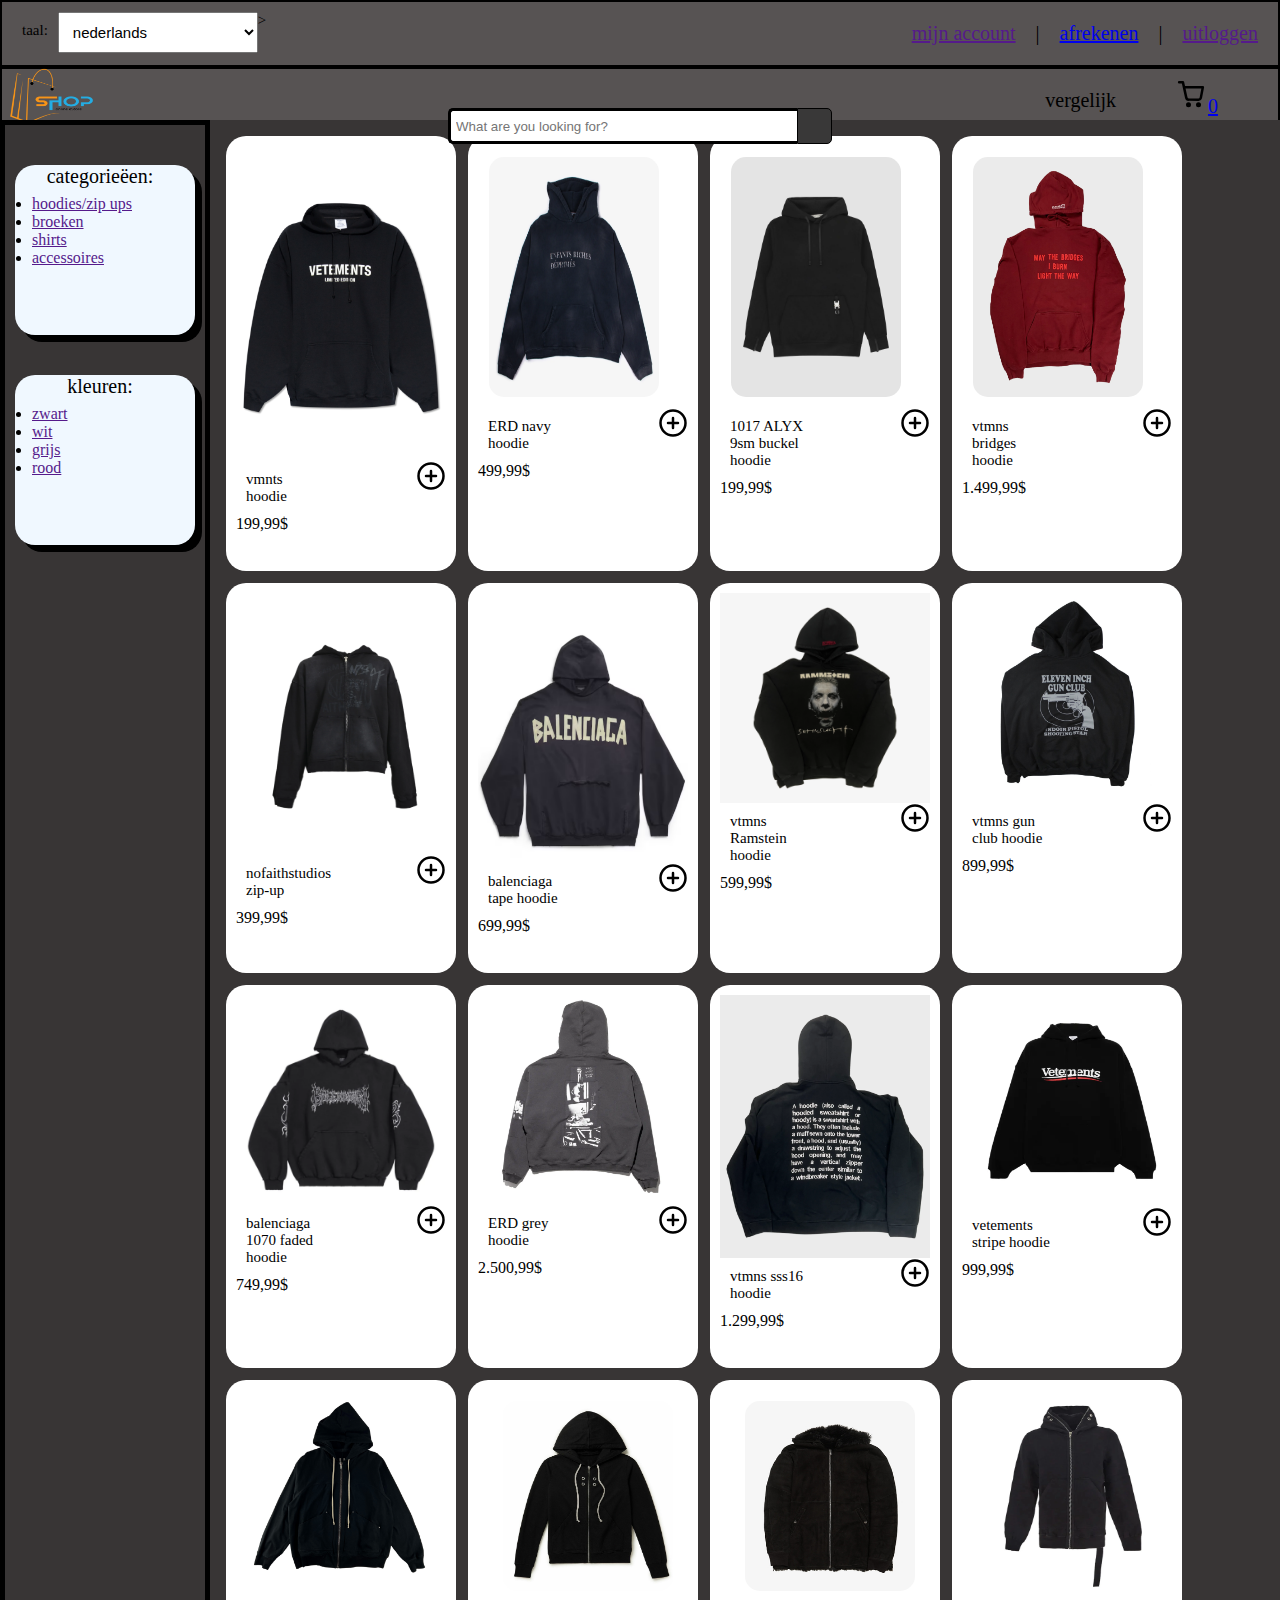
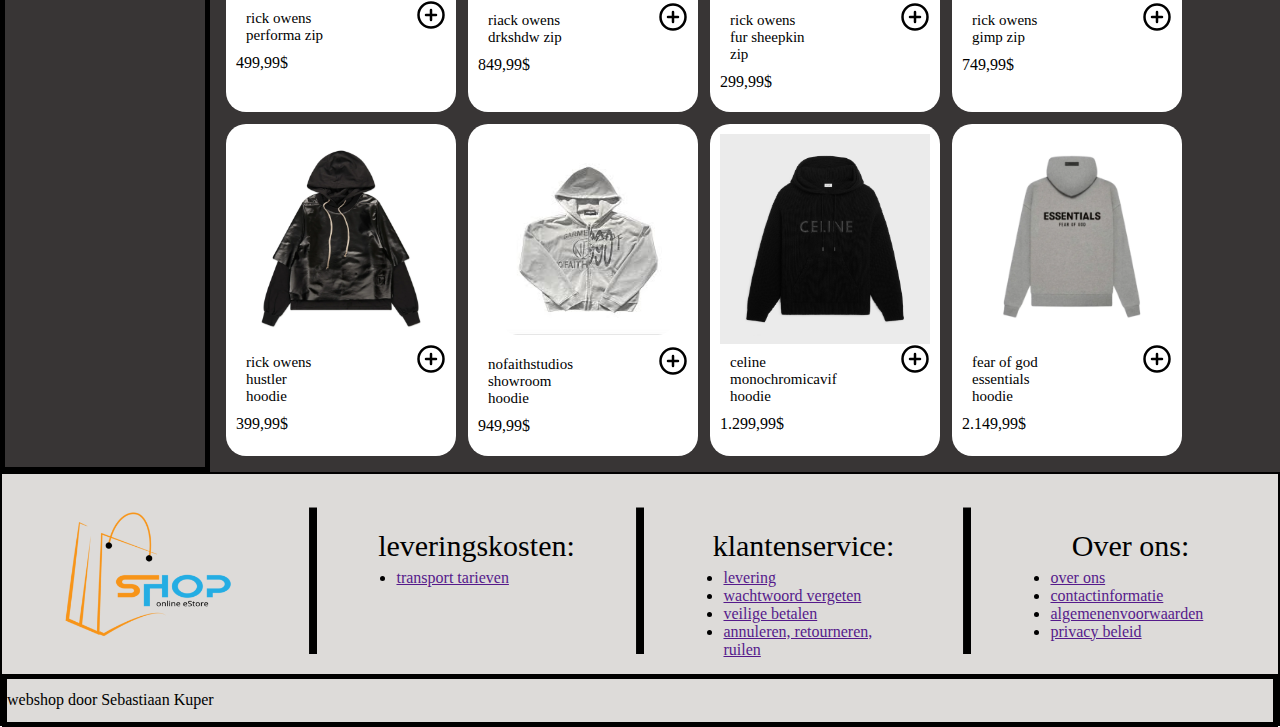
==== commit be27c552: "h9" ====
--- a/index.html
+++ b/index.html
@@ -4,7 +4,7 @@
 <head>
   <meta charset="utf-8">
   <meta name="viewport" content="width=device-width, initial-scale=1">
-  <title></title>
+  <title>projct site</title>
   <link rel="stylesheet" href="assets/css/style.css">
   <meta name="description" content="">
 
@@ -96,6 +96,7 @@
   <li><a href="">rood</a></li>
 </ul>
       </div>
+      
     </div>
       <!-- producten/verkoopitems van de site-->
       <div class="products">
--- a/assets/css/style.css
+++ b/assets/css/style.css
@@ -24,7 +24,7 @@
 
 .bovenbalk{
 
-  background-color: rgb(194, 162, 162);
+  background-color: rgb(87, 83, 83);
   display:flex;
   justify-content: space-between;
 
@@ -104,7 +104,7 @@
 }
 
 .onderbalk{
-  background-color: rgb(134, 120, 120);
+  background-color: rgb(87, 83, 83);
   display:flex;
   justify-content: space-between;
 
@@ -305,7 +305,7 @@
 height: 250px;
 border-style: solid;
 border-width: 2px;
-
+background-color: #dddbd9;
 
 }
 .footerboven{
@@ -406,4 +406,9 @@
 
 font-size: 160px;
 
+}
+.rangesliderbox{
+
+
+  background-color: white;
 }